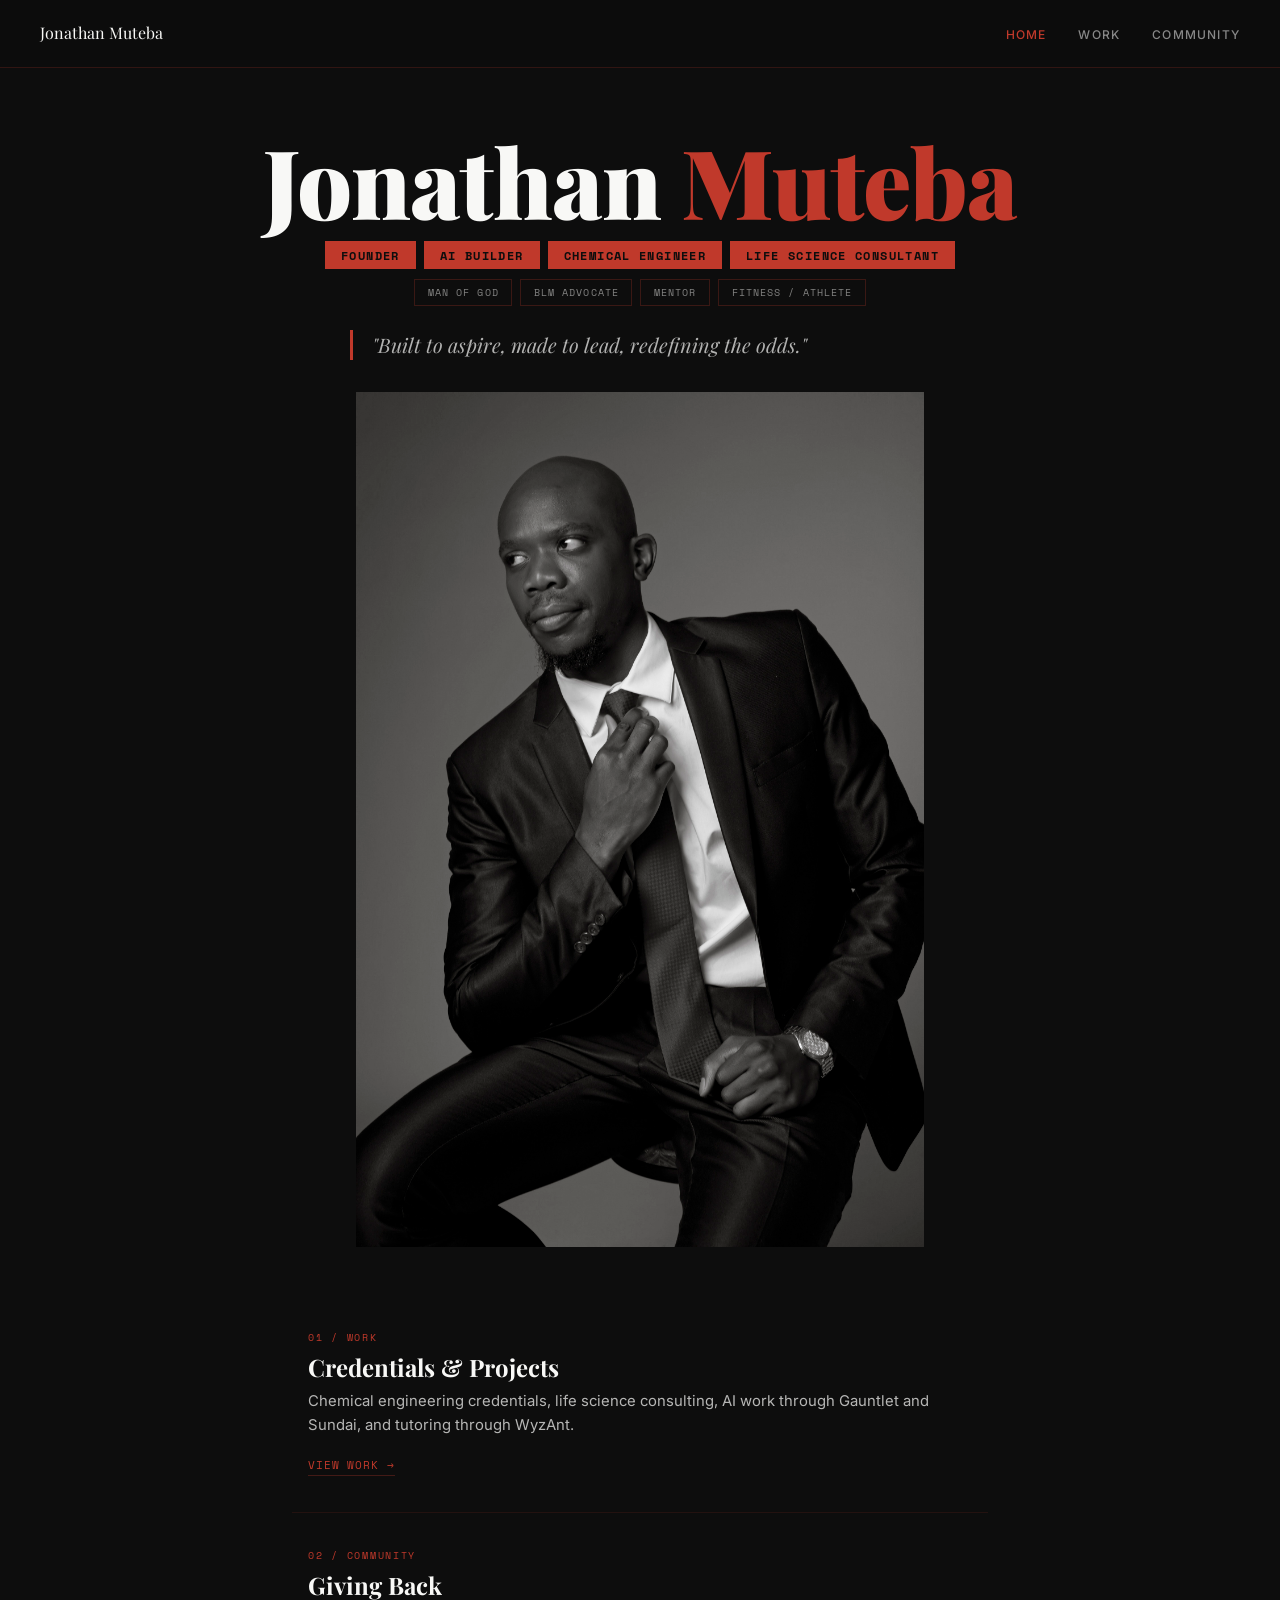
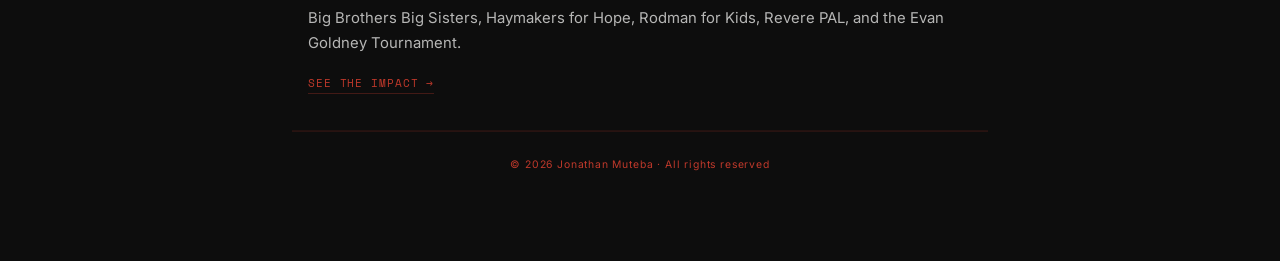
==== index.html @ bda4ec94 "Add files via upload" ====
<!DOCTYPE html>
<html lang="en">
<head>
<meta charset="UTF-8">
<meta name="viewport" content="width=device-width, initial-scale=1.0">
<title>Home · Jonathan Muteba</title>
<link href="https://fonts.googleapis.com/css2?family=Playfair+Display:wght@700;900&family=Inter:wght@300;400;500;600&family=Space+Mono:wght@400;700&display=swap" rel="stylesheet">
<style>
*,*::before,*::after{box-sizing:border-box;margin:0;padding:0;}
img{display:block;max-width:100%;}
:root{
  --black:#0D0D0D;
  --dark:#1a1a1a;
  --red:#C0392B;
  --white:#F8F8F6;
  --gray:#888888;
  --font-display:'Playfair Display',serif;
  --font-body:'Inter',sans-serif;
  --font-mono:'Space Mono',monospace;
  --nav-h:68px;
}
html{scroll-behavior:smooth;}
body{font-family:var(--font-body);background:var(--black);color:var(--white);line-height:1.65;overflow-x:hidden;}
a{color:inherit;text-decoration:none;}
h1,h2,h3{font-family:var(--font-display);line-height:1.1;}
h2{font-size:clamp(1.6rem,3.5vw,2.4rem);font-weight:700;margin-bottom:1rem;}
h3{font-size:1.25rem;font-weight:700;margin-bottom:0.4rem;font-family:var(--font-display);}
p{color:rgba(248,248,246,0.72);font-size:1rem;margin-bottom:1rem;line-height:1.65;}
p:last-child{margin-bottom:0;}

/* NAV */
nav{position:fixed;top:0;left:0;right:0;z-index:200;height:var(--nav-h);background:rgba(13,13,13,0.97);border-bottom:1px solid rgba(192,57,43,0.2);display:flex;align-items:center;justify-content:space-between;padding:0 2.5rem;}
.nav-brand{font-family:var(--font-display);font-size:1rem;color:var(--white);}
.nav-links{display:flex;gap:2rem;list-style:none;}
.nav-links a{font-size:0.75rem;font-weight:500;letter-spacing:0.1em;text-transform:uppercase;color:var(--gray);transition:color 0.2s;cursor:pointer;}
.nav-links a:hover,.nav-links a.active{color:var(--red);}
.hamburger{display:none;flex-direction:column;gap:5px;cursor:pointer;background:none;border:none;padding:4px;}
.hamburger span{display:block;width:22px;height:1.5px;background:var(--white);}

/* LAYOUT */
.page-wrap{padding-top:var(--nav-h);}
.container{max-width:1000px;margin:0 auto;padding:0 2rem;}
.section{padding:4.5rem 0;}

/* EYEBROW */
.eyebrow{font-family:var(--font-mono);font-size:0.65rem;letter-spacing:0.2em;text-transform:uppercase;color:var(--red);margin-bottom:0.8rem;display:block;}

/* BUTTONS */
.btn{display:inline-flex;align-items:center;gap:0.5rem;padding:0.7rem 1.5rem;font-size:0.75rem;font-family:var(--font-mono);letter-spacing:0.1em;text-transform:uppercase;cursor:pointer;transition:all 0.2s;border:1px solid;}
.btn-outline{border-color:rgba(192,57,43,0.5);color:var(--white);background:transparent;}
.btn-outline:hover{border-color:var(--red);background:rgba(192,57,43,0.08);}
.btn-filled{border-color:var(--red);background:var(--red);color:var(--white);}
.btn-filled:hover{background:var(--dark);border-color:var(--white);}

/* DIVIDER */
.rule{border:none;height:1px;background:rgba(192,57,43,0.12);margin:0;}

/* PHOTO PLACEHOLDER */
.ph{background:rgba(30,20,20,0.6);border:1px dashed rgba(192,57,43,0.2);display:flex;flex-direction:column;align-items:center;justify-content:center;gap:0.5rem;color:var(--gray);font-family:var(--font-mono);font-size:0.6rem;letter-spacing:0.08em;text-transform:uppercase;text-align:center;padding:1.5rem;}
.ph svg{opacity:0.3;}

/* FOOTER */
footer{background:var(--black);border-top:1px solid rgba(192,57,43,0.15);padding:1.5rem 2rem;text-align:center;}
.footer-copy{font-size:0.65rem;color:var(--red);letter-spacing:0.08em;}

/* PAGE HERO */
.page-hero{background:linear-gradient(160deg,rgba(60,10,10,0.5) 0%,var(--black) 100%);padding:5.5rem 2rem 4rem;border-bottom:1px solid rgba(192,57,43,0.12);}
.page-hero-inner{max-width:1000px;margin:0 auto;}
.page-hero h1{font-size:clamp(2.4rem,5vw,4rem);font-weight:900;margin-bottom:0.8rem;}
.page-hero p{max-width:520px;font-size:1.05rem;}

/* SECTION BLOCK */
.section-block{max-width:1000px;margin:0 auto;padding:4rem 2rem;border-bottom:1px solid rgba(192,57,43,0.1);}
.section-block:last-child{border-bottom:none;}
.section-tag{font-family:var(--font-mono);font-size:0.65rem;color:var(--red);letter-spacing:0.15em;text-transform:uppercase;margin-bottom:1rem;display:block;}

/* TIMELINE */
.timeline{display:flex;flex-direction:column;gap:0;}
.tl-row{display:grid;grid-template-columns:150px 1px 1fr;gap:0 2rem;padding:1.6rem 0;border-bottom:1px solid rgba(192,57,43,0.08);align-items:start;}
.tl-label{font-family:var(--font-mono);font-size:0.62rem;color:var(--gray);letter-spacing:0.08em;text-transform:uppercase;line-height:1.7;padding-top:0.2rem;text-align:right;}
.tl-dot{background:rgba(192,57,43,0.12);position:relative;}
.tl-dot::before{content:'';position:absolute;top:6px;left:50%;transform:translateX(-50%);width:7px;height:7px;background:var(--black);border:1.5px solid var(--red);border-radius:50%;}
.tl-active .tl-dot::before{background:var(--red);}
.tl-degree{font-family:var(--font-display);font-size:1.05rem;color:var(--white);margin-bottom:0.2rem;}
.tl-school{font-family:var(--font-mono);font-size:0.62rem;color:var(--gray);letter-spacing:0.06em;text-transform:uppercase;}
.badge{display:inline-block;padding:0.15rem 0.55rem;font-family:var(--font-mono);font-size:0.58rem;letter-spacing:0.1em;text-transform:uppercase;border:1px solid var(--red);color:var(--red);background:rgba(192,57,43,0.08);margin-top:0.4rem;}

/* WORK CARDS */
.work-card{background:rgba(20,15,15,0.6);border:1px solid rgba(192,57,43,0.15);padding:2rem;margin-bottom:1.2rem;transition:border-color 0.2s;}
.work-card:hover{border-color:var(--red);}
.work-card h3{color:var(--white);margin-bottom:0.3rem;}
.work-card .role{font-family:var(--font-mono);font-size:0.65rem;color:var(--red);letter-spacing:0.1em;text-transform:uppercase;margin-bottom:0.8rem;}
.work-card p{font-size:0.92rem;max-width:none;}

/* RESUME STRIP */
.resume-strip{background:rgba(192,57,43,0.08);border:1px solid rgba(192,57,43,0.2);padding:2rem;display:flex;align-items:center;justify-content:space-between;flex-wrap:wrap;gap:1rem;margin-top:1.5rem;}
.resume-strip h3{margin-bottom:0.2rem;}
.resume-strip p{font-size:0.88rem;margin:0;}

/* HOME */
.home-intro{text-align:center;padding:4rem 2rem 2rem;max-width:900px;margin:0 auto;}
.home-intro h1{font-size:clamp(3rem,8vw,6rem);font-weight:900;line-height:1.0;color:var(--white);margin-bottom:0.8rem;letter-spacing:-0.01em;}
.name-accent{color:var(--red);}
.home-roles{display:flex;flex-wrap:wrap;justify-content:center;gap:0.5rem;margin-bottom:0.6rem;}
.home-roles-secondary{margin-bottom:1.5rem;}
.role-primary{font-family:var(--font-mono);font-size:0.72rem;letter-spacing:0.12em;text-transform:uppercase;color:var(--black);background:var(--red);padding:0.3rem 1rem;font-weight:700;}
.role-secondary{font-family:var(--font-mono);font-size:0.65rem;letter-spacing:0.1em;text-transform:uppercase;color:rgba(248,248,246,0.5);padding:0.25rem 0.8rem;border:1px solid rgba(192,57,43,0.25);}
.home-quote{font-family:var(--font-display);font-size:clamp(1rem,2.5vw,1.25rem);font-style:italic;color:rgba(248,248,246,0.7);border-left:3px solid var(--red);padding-left:1.2rem;text-align:left;max-width:580px;margin:0 auto 2rem;line-height:1.5;}
.home-photo-full{width:100%;background:var(--black);}
.home-photo-full img{width:100%;max-height:95vh;object-fit:contain;object-position:center center;display:block;background:var(--black);}
.home-sections{max-width:760px;margin:0 auto;padding:3rem 2rem 4rem;}
.home-section-block{padding:2.2rem 1rem;border-bottom:1px solid rgba(192,57,43,0.12);cursor:pointer;transition:background 0.2s;}
.home-section-block:hover{background:rgba(192,57,43,0.05);}
.hsb-num{font-family:var(--font-mono);font-size:0.6rem;color:var(--red);letter-spacing:0.18em;text-transform:uppercase;margin-bottom:0.5rem;}
.hsb-text h3{font-size:1.5rem;color:var(--white);margin-bottom:0.5rem;}
.hsb-text p{font-size:0.93rem;max-width:none;margin-bottom:0.8rem;}
.hsb-link{font-family:var(--font-mono);font-size:0.7rem;color:var(--red);letter-spacing:0.08em;text-transform:uppercase;border-bottom:1px solid rgba(192,57,43,0.3);padding-bottom:2px;}
.home-section-block:hover .hsb-link{color:var(--white);}

/* COMMUNITY */
.comm-item{max-width:1000px;margin:0 auto;padding:3.5rem 2rem;border-bottom:1px solid rgba(192,57,43,0.1);}
.comm-meta{font-family:var(--font-mono);font-size:0.62rem;color:var(--red);letter-spacing:0.12em;text-transform:uppercase;margin-bottom:0.7rem;}
.comm-item h3{font-size:1.7rem;margin-bottom:0.8rem;font-family:var(--font-display);}
.article-list{display:flex;flex-direction:column;gap:0.5rem;margin-top:1.2rem;}
.article-list a{display:flex;align-items:center;gap:0.5rem;font-family:var(--font-mono);font-size:0.72rem;color:var(--red);padding-bottom:0.5rem;border-bottom:1px solid rgba(192,57,43,0.12);transition:color 0.2s;}
.article-list a:hover{color:var(--white);}
.video-ph{width:100%;aspect-ratio:16/9;background:rgba(20,20,20,0.6);border:1px dashed rgba(192,57,43,0.2);display:flex;flex-direction:column;align-items:center;justify-content:center;gap:0.5rem;color:var(--gray);font-family:var(--font-mono);font-size:0.65rem;letter-spacing:0.08em;text-transform:uppercase;text-align:center;margin:1.2rem 0;}

/* GALLERY */
.gallery-lead{position:relative;cursor:pointer;overflow:hidden;aspect-ratio:16/9;width:100%;background:rgba(20,20,20,0.6);border:1px solid rgba(192,57,43,0.2);margin:1.2rem 0;}
.gallery-lead .ph{width:100%;height:100%;aspect-ratio:unset;}
.gallery-lead img{width:100%;height:100%;object-fit:cover;display:block;}
.gallery-overlay{position:absolute;inset:0;background:rgba(0,0,0,0.5);display:flex;flex-direction:column;align-items:center;justify-content:center;gap:0.5rem;color:var(--white);font-family:var(--font-mono);font-size:0.7rem;letter-spacing:0.12em;text-transform:uppercase;opacity:0;transition:opacity 0.2s;}
.gallery-lead:hover .gallery-overlay{opacity:1;}
.gallery-count{font-family:var(--font-mono);font-size:0.62rem;color:rgba(192,57,43,0.8);letter-spacing:0.1em;text-transform:uppercase;}

/* LIGHTBOX */
.lb-modal{display:none;position:fixed;inset:0;z-index:9999;background:rgba(0,0,0,0.96);flex-direction:column;align-items:center;justify-content:center;}
.lb-modal.open{display:flex;}
.lb-close{position:absolute;top:1.5rem;right:2rem;background:none;border:none;color:var(--white);font-size:2rem;cursor:pointer;font-family:var(--font-mono);transition:color 0.2s;}
.lb-close:hover{color:var(--red);}
.lb-title{font-family:var(--font-mono);font-size:0.65rem;color:var(--red);letter-spacing:0.15em;text-transform:uppercase;margin-bottom:1rem;}
.lb-img-wrap{max-width:90vw;max-height:72vh;display:flex;align-items:center;justify-content:center;}
.lb-img-wrap img{max-width:90vw;max-height:72vh;object-fit:contain;}
.lb-nav{display:flex;align-items:center;gap:2rem;margin-top:1.2rem;}
.lb-btn{background:none;border:1px solid rgba(192,57,43,0.4);color:var(--white);padding:0.55rem 1.2rem;font-family:var(--font-mono);font-size:0.7rem;letter-spacing:0.1em;text-transform:uppercase;cursor:pointer;transition:all 0.2s;}
.lb-btn:hover{border-color:var(--red);color:var(--red);}
.lb-counter{font-family:var(--font-mono);font-size:0.7rem;color:rgba(248,248,246,0.35);letter-spacing:0.1em;}
.lb-thumbs{display:flex;gap:0.5rem;margin-top:0.8rem;flex-wrap:wrap;justify-content:center;}
.lb-thumb{width:54px;height:54px;background:rgba(30,20,20,0.8);border:1px solid rgba(192,57,43,0.2);cursor:pointer;overflow:hidden;transition:border-color 0.2s;display:flex;align-items:center;justify-content:center;font-family:var(--font-mono);font-size:0.48rem;color:var(--gray);text-align:center;}
.lb-thumb.active{border-color:var(--red);}
.lb-thumb img{width:100%;height:100%;object-fit:cover;}

/* BRAND */
.brand-photo-wrap{max-width:400px;margin-bottom:2rem;}
.brand-photo-wrap .ph{aspect-ratio:3/4;width:100%;}
.brand-links{display:flex;flex-direction:column;gap:0.8rem;margin-top:1.5rem;}
.brand-link-card{display:flex;align-items:center;justify-content:space-between;padding:1.2rem 1.5rem;border:1px solid rgba(192,57,43,0.2);transition:border-color 0.2s;cursor:pointer;}
.brand-link-card:hover{border-color:var(--red);}
.brand-link-card .name{font-family:var(--font-display);font-size:1.1rem;}
.brand-link-card .url{font-family:var(--font-mono);font-size:0.7rem;color:var(--red);}
.brand-link-card .arrow{color:var(--red);font-size:1.1rem;}
.tag-row{display:flex;flex-wrap:wrap;gap:0.4rem;margin:1rem 0;}
.tag-pill{padding:0.22rem 0.7rem;background:rgba(30,20,20,0.5);border:1px solid rgba(192,57,43,0.2);font-family:var(--font-mono);font-size:0.6rem;letter-spacing:0.08em;text-transform:uppercase;color:var(--red);}

/* MOBILE */
@media(max-width:768px){
  nav{padding:0 1.2rem;}
  .nav-links{display:none;flex-direction:column;position:absolute;top:var(--nav-h);left:0;right:0;background:rgba(13,13,13,0.97);border-bottom:1px solid rgba(192,57,43,0.2);padding:1.5rem;gap:1.2rem;}
  .nav-links.open{display:flex;}
  .hamburger{display:flex;}
  .home-intro{padding:3rem 1.2rem 1.5rem;}
  .home-sections{padding:2rem 1.2rem;}
  .tl-row{grid-template-columns:1fr;gap:0.4rem;}
  .tl-label{text-align:left;}
  .tl-dot{display:none;}
  .section-block,.comm-item{padding:3rem 1.2rem;}
  .page-hero{padding:4rem 1.2rem 3rem;}
  .resume-strip{flex-direction:column;align-items:flex-start;}
}
@media(prefers-reduced-motion:reduce){*,*::before,*::after{animation:none!important;transition:none!important;}}
</style>
</head>
<body>
<nav><a class="nav-brand" href="index.html">Jonathan Muteba</a><ul class="nav-links" id="navLinks"><li><a href="index.html" class="active">Home</a></li><li><a href="work.html" class="">Work</a></li><li><a href="community.html" class="">Community</a></li></ul><button class="hamburger" id="hamburger" aria-label="Menu"><span></span><span></span><span></span></button></nav>
<div class="page-wrap">

<div class="home-intro">
  <h1>Jonathan <span class="name-accent">Muteba</span></h1>
  <div class="home-roles">
    <span class="role-primary">Founder</span>
    <span class="role-primary">AI Builder</span>
    <span class="role-primary">Chemical Engineer</span>
    <span class="role-primary">Life Science Consultant</span>
  </div>
  <div class="home-roles home-roles-secondary">
    <span class="role-secondary">Man of God</span>
    <span class="role-secondary">BLM Advocate</span>
    <span class="role-secondary">Mentor</span>
    <span class="role-secondary">Fitness / Athlete</span>
  </div>
  <p class="home-quote">"Built to aspire, made to lead, redefining the odds."</p>
</div>

<div class="home-photo-full">
  <img src="[data-uri]" alt="Jonathan Muteba">
</div>

<div class="home-sections">
  <div class="home-section-block" onclick="window.location='work.html'">
    <div class="hsb-num">01 / Work</div>
    <div class="hsb-text">
      <h3>Credentials & Projects</h3>
      <p>Chemical engineering credentials, life science consulting, AI work through Gauntlet and Sundai, and tutoring through WyzAnt.</p>
      <span class="hsb-link">View work →</span>
    </div>
  </div>
  <div class="home-section-block" onclick="window.location='community.html'">
    <div class="hsb-num">02 / Community</div>
    <div class="hsb-text">
      <h3>Giving Back</h3>
      <p>Big Brothers Big Sisters, Haymakers for Hope, Rodman for Kids, Revere PAL, and the Evan Goldney Tournament.</p>
      <span class="hsb-link">See the impact →</span>
    </div>
  </div>
  
<footer><div class="footer-copy">© 2026 Jonathan Muteba · All rights reserved</div></footer>
</div>

<script>
function initPage(){
  var h=document.getElementById('hamburger');
  var n=document.getElementById('navLinks');
  if(h&&n){
    h.addEventListener('click',function(){n.classList.toggle('open');});
    n.querySelectorAll('a').forEach(function(a){a.addEventListener('click',function(){n.classList.remove('open');});});
  }
}
var lbImages=[],lbIndex=0;
function openGallery(title,images){lbImages=images;lbIndex=0;document.getElementById('lbTitle').textContent=title;document.getElementById('lbModal').classList.add('open');renderLB();document.addEventListener('keydown',lbKey);}
function closeLB(){document.getElementById('lbModal').classList.remove('open');document.removeEventListener('keydown',lbKey);}
function lbKey(e){if(e.key==='ArrowRight')lbNext();if(e.key==='ArrowLeft')lbPrev();if(e.key==='Escape')closeLB();}
function lbNext(){lbIndex=(lbIndex+1)%lbImages.length;renderLB();}
function lbPrev(){lbIndex=(lbIndex-1+lbImages.length)%lbImages.length;renderLB();}
function lbGoTo(i){lbIndex=i;renderLB();}
function renderLB(){
  var img=lbImages[lbIndex];
  var wrap=document.getElementById('lbImgWrap');
  if(img.src){wrap.innerHTML='<img src="'+img.src+'" alt="'+img.label+'">';}
  else{wrap.innerHTML='<div class="ph" style="width:60vw;height:48vh;font-size:0.8rem;"><svg width="36" height="36" viewBox="0 0 24 24" fill="none" stroke="currentColor" stroke-width="1"><rect x="3" y="3" width="18" height="18" rx="2"/><circle cx="8.5" cy="8.5" r="1.5"/><path d="M21 15l-5-5L5 21"/></svg><br>'+img.label+'</div>';}
  document.getElementById('lbCounter').textContent=(lbIndex+1)+' / '+lbImages.length;
  var t=document.getElementById('lbThumbs');
  t.innerHTML=lbImages.map(function(im,i){var a=i===lbIndex?' active':'';if(im.src)return '<div class="lb-thumb'+a+'" onclick="lbGoTo('+i+')"><img src="'+im.src+'" alt="'+im.label+'"></div>';return '<div class="lb-thumb'+a+'" onclick="lbGoTo('+i+')">'+im.label+'</div>';}).join('');
}
var galleries={
  bbbs:{title:'Big Brothers Big Sisters',images:[{label:'Photo with mentee 1'},{label:'Photo with mentee 2'},{label:'Photo with mentee 3'}]},
  haymakers:{title:'Haymakers for Hope',images:[{label:'Boxing photo 1'},{label:'Boxing photo 2'},{label:'Boxing photo 3'},{label:'Boxing photo 4'}]},
  rodman:{title:'Rodman for Kids',images:[{label:'Rodman for Kids photo 1'},{label:'Rodman for Kids photo 2'},{label:'Rodman for Kids photo 3'}]},
  pal:{title:'Revere Police Activities League',images:[{label:'PAL photo 1'},{label:'PAL photo 2'},{label:'PAL photo 3'}]},
  goldie:{title:'Evan Goldie Tournament',images:[{label:'Tournament photo 1'},{label:'Tournament photo 2'},{label:'Tournament photo 3'}]}
};
initPage();</script>
</body>
</html>
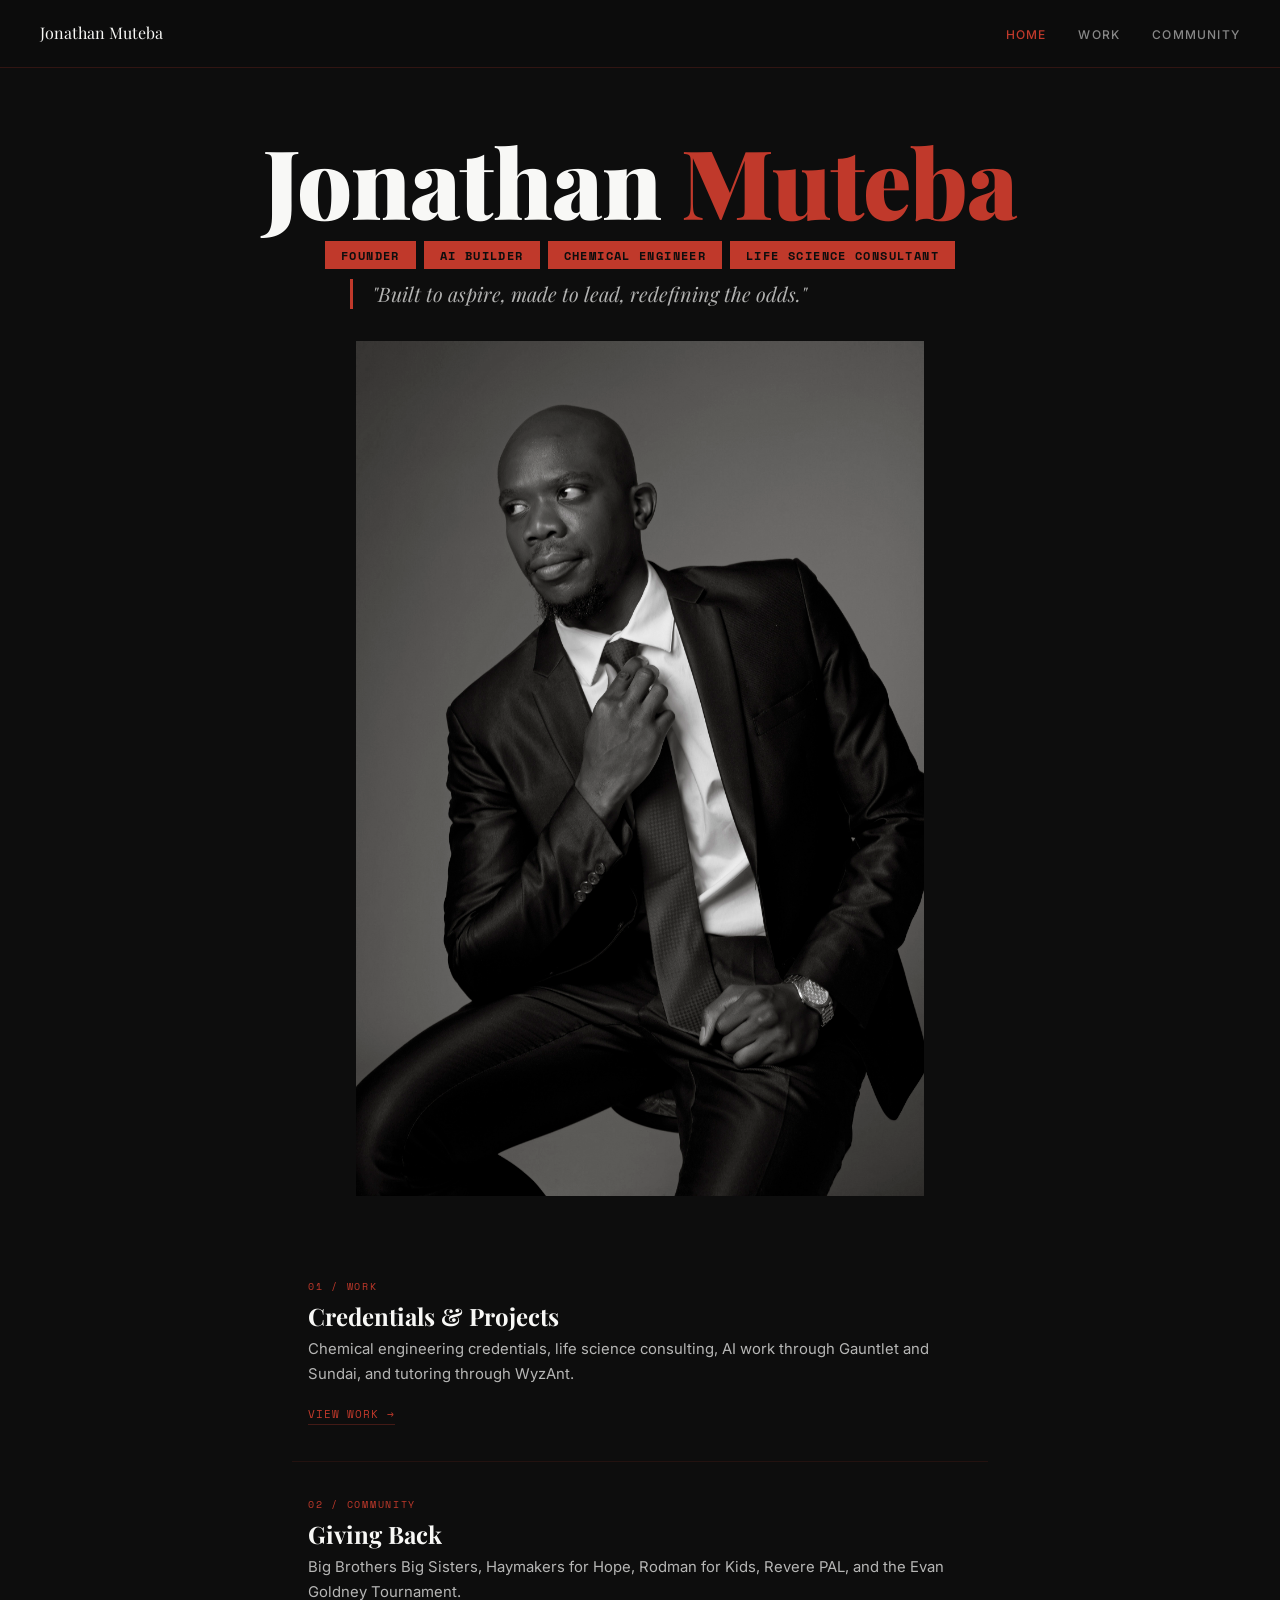
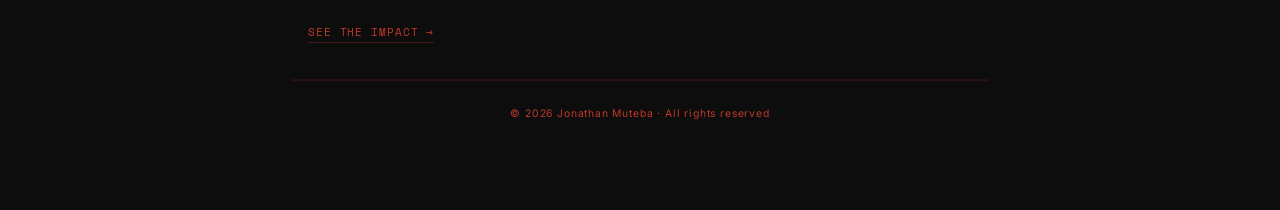
==== commit ba088bf4: "Add files via upload" ====
--- a/index.html
+++ b/index.html
@@ -193,12 +193,6 @@
     <span class="role-primary">Chemical Engineer</span>
     <span class="role-primary">Life Science Consultant</span>
   </div>
-  <div class="home-roles home-roles-secondary">
-    <span class="role-secondary">Man of God</span>
-    <span class="role-secondary">BLM Advocate</span>
-    <span class="role-secondary">Mentor</span>
-    <span class="role-secondary">Fitness / Athlete</span>
-  </div>
   <p class="home-quote">"Built to aspire, made to lead, redefining the odds."</p>
 </div>
 
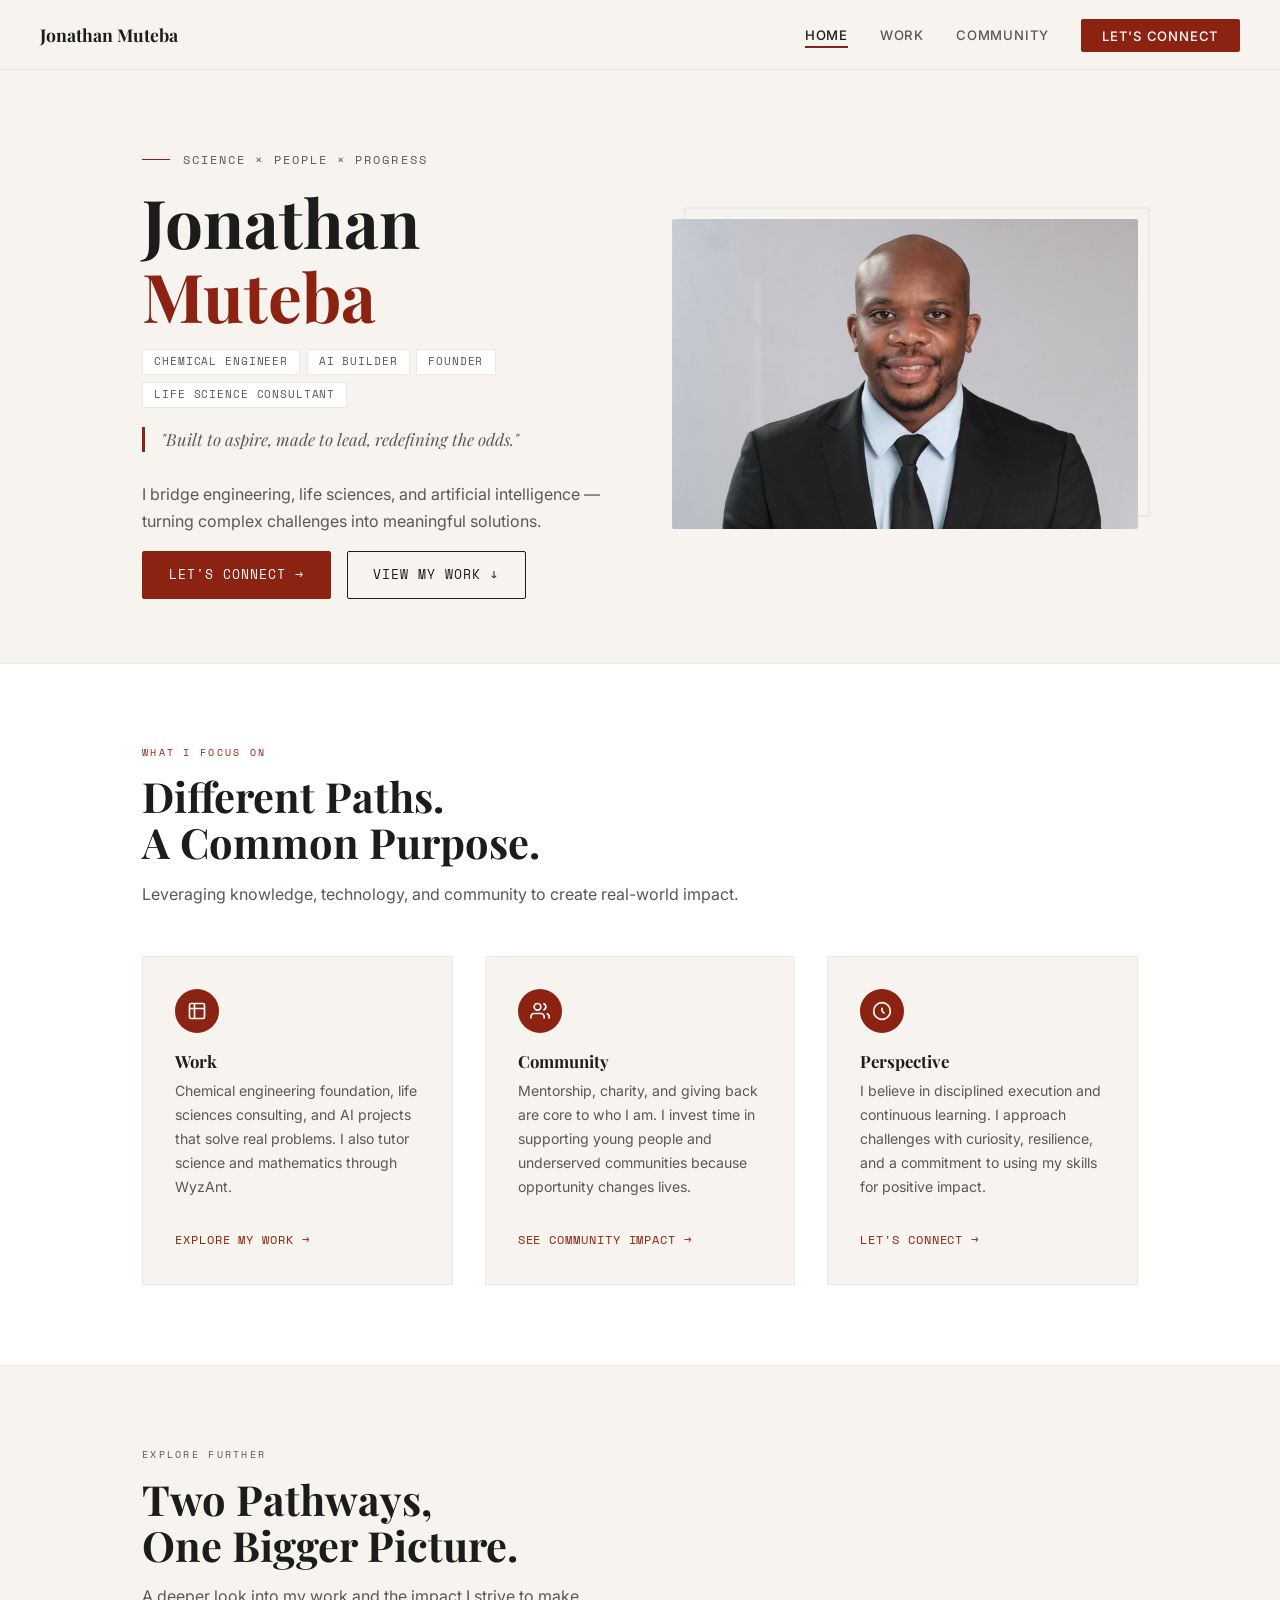
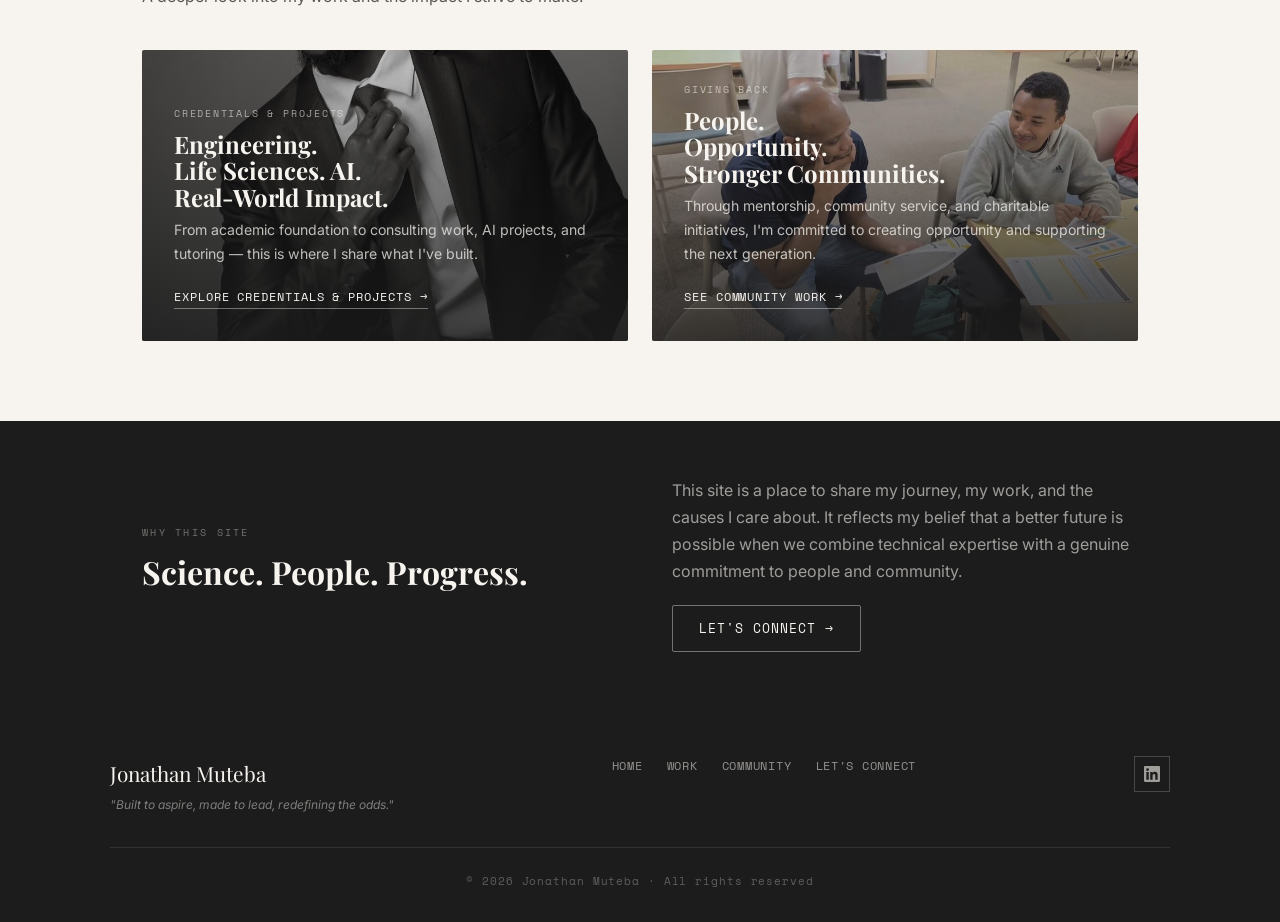
==== commit bc5676cc: "Rename Index.html to index.html" ====
--- a/index.html
+++ b/index.html
@@ -4,255 +4,271 @@
 <meta charset="UTF-8">
 <meta name="viewport" content="width=device-width, initial-scale=1.0">
 <title>Home · Jonathan Muteba</title>
-<link href="https://fonts.googleapis.com/css2?family=Playfair+Display:wght@700;900&family=Inter:wght@300;400;500;600&family=Space+Mono:wght@400;700&display=swap" rel="stylesheet">
-<style>
-*,*::before,*::after{box-sizing:border-box;margin:0;padding:0;}
+<link href="https://fonts.googleapis.com/css2?family=Playfair+Display:ital,wght@0,400;0,700;0,900;1,400;1,700&family=Inter:wght@300;400;500;600&family=Space+Mono:wght@400;700&display=swap" rel="stylesheet">
+<style>*,*::before,*::after{box-sizing:border-box;margin:0;padding:0;}
 img{display:block;max-width:100%;}
 :root{
-  --black:#0D0D0D;
-  --dark:#1a1a1a;
-  --red:#C0392B;
-  --white:#F8F8F6;
-  --gray:#888888;
+  --cream:#F7F4EF;
+  --warm:#EDE8E0;
+  --charcoal:#1C1C1C;
+  --stone:#5C5753;
+  --red:#8B2212;
+  --red-light:#A0291A;
+  --gold:#B8860B;
+  --white:#FFFFFF;
   --font-display:'Playfair Display',serif;
   --font-body:'Inter',sans-serif;
   --font-mono:'Space Mono',monospace;
-  --nav-h:68px;
+  --nav-h:70px;
+  --max:1060px;
 }
 html{scroll-behavior:smooth;}
-body{font-family:var(--font-body);background:var(--black);color:var(--white);line-height:1.65;overflow-x:hidden;}
+body{font-family:var(--font-body);background:var(--cream);color:var(--charcoal);line-height:1.65;overflow-x:hidden;}
 a{color:inherit;text-decoration:none;}
-h1,h2,h3{font-family:var(--font-display);line-height:1.1;}
-h2{font-size:clamp(1.6rem,3.5vw,2.4rem);font-weight:700;margin-bottom:1rem;}
-h3{font-size:1.25rem;font-weight:700;margin-bottom:0.4rem;font-family:var(--font-display);}
-p{color:rgba(248,248,246,0.72);font-size:1rem;margin-bottom:1rem;line-height:1.65;}
+h1,h2,h3,h4{font-family:var(--font-display);line-height:1.1;color:var(--charcoal);}
+h1{font-size:clamp(2.6rem,6vw,4.2rem);font-weight:700;}
+h2{font-size:clamp(1.7rem,3.5vw,2.6rem);font-weight:700;margin-bottom:1rem;}
+h3{font-size:1.2rem;font-weight:700;margin-bottom:0.4rem;}
+p{color:var(--stone);font-size:1rem;line-height:1.7;margin-bottom:1rem;}
 p:last-child{margin-bottom:0;}
 
 /* NAV */
-nav{position:fixed;top:0;left:0;right:0;z-index:200;height:var(--nav-h);background:rgba(13,13,13,0.97);border-bottom:1px solid rgba(192,57,43,0.2);display:flex;align-items:center;justify-content:space-between;padding:0 2.5rem;}
-.nav-brand{font-family:var(--font-display);font-size:1rem;color:var(--white);}
-.nav-links{display:flex;gap:2rem;list-style:none;}
-.nav-links a{font-size:0.75rem;font-weight:500;letter-spacing:0.1em;text-transform:uppercase;color:var(--gray);transition:color 0.2s;cursor:pointer;}
-.nav-links a:hover,.nav-links a.active{color:var(--red);}
+nav{position:fixed;top:0;left:0;right:0;z-index:200;height:var(--nav-h);background:var(--cream);border-bottom:1px solid var(--warm);display:flex;align-items:center;justify-content:space-between;padding:0 2.5rem;}
+.nav-brand{font-family:var(--font-display);font-size:1.1rem;color:var(--charcoal);font-weight:700;}
+.nav-links{display:flex;align-items:center;gap:2rem;list-style:none;}
+.nav-links a{font-size:0.82rem;font-weight:500;letter-spacing:0.06em;text-transform:uppercase;color:var(--stone);transition:color 0.2s;padding-bottom:3px;border-bottom:2px solid transparent;}
+.nav-links a:hover,.nav-links a.active{color:var(--charcoal);border-bottom-color:var(--red);}
+.nav-cta{background:var(--red)!important;color:var(--white)!important;padding:0.55rem 1.3rem!important;border-bottom:none!important;border-radius:2px;transition:background 0.2s!important;}
+.nav-cta:hover{background:var(--red-light)!important;color:var(--white)!important;}
 .hamburger{display:none;flex-direction:column;gap:5px;cursor:pointer;background:none;border:none;padding:4px;}
-.hamburger span{display:block;width:22px;height:1.5px;background:var(--white);}
-
-/* LAYOUT */
+.hamburger span{display:block;width:22px;height:1.5px;background:var(--charcoal);}
+
+/* PAGE WRAP */
 .page-wrap{padding-top:var(--nav-h);}
-.container{max-width:1000px;margin:0 auto;padding:0 2rem;}
-.section{padding:4.5rem 0;}
+.container{max-width:var(--max);margin:0 auto;padding:0 2rem;}
 
 /* EYEBROW */
-.eyebrow{font-family:var(--font-mono);font-size:0.65rem;letter-spacing:0.2em;text-transform:uppercase;color:var(--red);margin-bottom:0.8rem;display:block;}
+.eyebrow{font-family:var(--font-mono);font-size:0.65rem;letter-spacing:0.22em;text-transform:uppercase;color:var(--stone);margin-bottom:0.8rem;display:block;}
+.eyebrow-red{color:var(--red);}
 
 /* BUTTONS */
-.btn{display:inline-flex;align-items:center;gap:0.5rem;padding:0.7rem 1.5rem;font-size:0.75rem;font-family:var(--font-mono);letter-spacing:0.1em;text-transform:uppercase;cursor:pointer;transition:all 0.2s;border:1px solid;}
-.btn-outline{border-color:rgba(192,57,43,0.5);color:var(--white);background:transparent;}
-.btn-outline:hover{border-color:var(--red);background:rgba(192,57,43,0.08);}
-.btn-filled{border-color:var(--red);background:var(--red);color:var(--white);}
-.btn-filled:hover{background:var(--dark);border-color:var(--white);}
+.btn{display:inline-flex;align-items:center;gap:0.5rem;padding:0.75rem 1.6rem;font-size:0.8rem;font-family:var(--font-mono);letter-spacing:0.08em;text-transform:uppercase;cursor:pointer;transition:all 0.2s;border-radius:2px;}
+.btn-red{background:var(--red);color:var(--white);border:1px solid var(--red);}
+.btn-red:hover{background:var(--red-light);border-color:var(--red-light);}
+.btn-outline{background:transparent;color:var(--charcoal);border:1px solid var(--charcoal);}
+.btn-outline:hover{background:var(--charcoal);color:var(--cream);}
+.btn-outline-red{background:transparent;color:var(--red);border:1px solid var(--red);}
+.btn-outline-red:hover{background:var(--red);color:var(--white);}
 
 /* DIVIDER */
-.rule{border:none;height:1px;background:rgba(192,57,43,0.12);margin:0;}
-
-/* PHOTO PLACEHOLDER */
-.ph{background:rgba(30,20,20,0.6);border:1px dashed rgba(192,57,43,0.2);display:flex;flex-direction:column;align-items:center;justify-content:center;gap:0.5rem;color:var(--gray);font-family:var(--font-mono);font-size:0.6rem;letter-spacing:0.08em;text-transform:uppercase;text-align:center;padding:1.5rem;}
-.ph svg{opacity:0.3;}
+.rule{border:none;height:1px;background:var(--warm);margin:0;}
+.section{padding:5rem 0;}
+.section-sm{padding:3.5rem 0;}
 
 /* FOOTER */
-footer{background:var(--black);border-top:1px solid rgba(192,57,43,0.15);padding:1.5rem 2rem;text-align:center;}
-.footer-copy{font-size:0.65rem;color:var(--red);letter-spacing:0.08em;}
-
-/* PAGE HERO */
-.page-hero{background:linear-gradient(160deg,rgba(60,10,10,0.5) 0%,var(--black) 100%);padding:5.5rem 2rem 4rem;border-bottom:1px solid rgba(192,57,43,0.12);}
-.page-hero-inner{max-width:1000px;margin:0 auto;}
-.page-hero h1{font-size:clamp(2.4rem,5vw,4rem);font-weight:900;margin-bottom:0.8rem;}
-.page-hero p{max-width:520px;font-size:1.05rem;}
-
-/* SECTION BLOCK */
-.section-block{max-width:1000px;margin:0 auto;padding:4rem 2rem;border-bottom:1px solid rgba(192,57,43,0.1);}
-.section-block:last-child{border-bottom:none;}
-.section-tag{font-family:var(--font-mono);font-size:0.65rem;color:var(--red);letter-spacing:0.15em;text-transform:uppercase;margin-bottom:1rem;display:block;}
-
-/* TIMELINE */
-.timeline{display:flex;flex-direction:column;gap:0;}
-.tl-row{display:grid;grid-template-columns:150px 1px 1fr;gap:0 2rem;padding:1.6rem 0;border-bottom:1px solid rgba(192,57,43,0.08);align-items:start;}
-.tl-label{font-family:var(--font-mono);font-size:0.62rem;color:var(--gray);letter-spacing:0.08em;text-transform:uppercase;line-height:1.7;padding-top:0.2rem;text-align:right;}
-.tl-dot{background:rgba(192,57,43,0.12);position:relative;}
-.tl-dot::before{content:'';position:absolute;top:6px;left:50%;transform:translateX(-50%);width:7px;height:7px;background:var(--black);border:1.5px solid var(--red);border-radius:50%;}
-.tl-active .tl-dot::before{background:var(--red);}
-.tl-degree{font-family:var(--font-display);font-size:1.05rem;color:var(--white);margin-bottom:0.2rem;}
-.tl-school{font-family:var(--font-mono);font-size:0.62rem;color:var(--gray);letter-spacing:0.06em;text-transform:uppercase;}
-.badge{display:inline-block;padding:0.15rem 0.55rem;font-family:var(--font-mono);font-size:0.58rem;letter-spacing:0.1em;text-transform:uppercase;border:1px solid var(--red);color:var(--red);background:rgba(192,57,43,0.08);margin-top:0.4rem;}
-
-/* WORK CARDS */
-.work-card{background:rgba(20,15,15,0.6);border:1px solid rgba(192,57,43,0.15);padding:2rem;margin-bottom:1.2rem;transition:border-color 0.2s;}
-.work-card:hover{border-color:var(--red);}
-.work-card h3{color:var(--white);margin-bottom:0.3rem;}
-.work-card .role{font-family:var(--font-mono);font-size:0.65rem;color:var(--red);letter-spacing:0.1em;text-transform:uppercase;margin-bottom:0.8rem;}
-.work-card p{font-size:0.92rem;max-width:none;}
-
-/* RESUME STRIP */
-.resume-strip{background:rgba(192,57,43,0.08);border:1px solid rgba(192,57,43,0.2);padding:2rem;display:flex;align-items:center;justify-content:space-between;flex-wrap:wrap;gap:1rem;margin-top:1.5rem;}
-.resume-strip h3{margin-bottom:0.2rem;}
-.resume-strip p{font-size:0.88rem;margin:0;}
-
-/* HOME */
-.home-intro{text-align:center;padding:4rem 2rem 2rem;max-width:900px;margin:0 auto;}
-.home-intro h1{font-size:clamp(3rem,8vw,6rem);font-weight:900;line-height:1.0;color:var(--white);margin-bottom:0.8rem;letter-spacing:-0.01em;}
-.name-accent{color:var(--red);}
-.home-roles{display:flex;flex-wrap:wrap;justify-content:center;gap:0.5rem;margin-bottom:0.6rem;}
-.home-roles-secondary{margin-bottom:1.5rem;}
-.role-primary{font-family:var(--font-mono);font-size:0.72rem;letter-spacing:0.12em;text-transform:uppercase;color:var(--black);background:var(--red);padding:0.3rem 1rem;font-weight:700;}
-.role-secondary{font-family:var(--font-mono);font-size:0.65rem;letter-spacing:0.1em;text-transform:uppercase;color:rgba(248,248,246,0.5);padding:0.25rem 0.8rem;border:1px solid rgba(192,57,43,0.25);}
-.home-quote{font-family:var(--font-display);font-size:clamp(1rem,2.5vw,1.25rem);font-style:italic;color:rgba(248,248,246,0.7);border-left:3px solid var(--red);padding-left:1.2rem;text-align:left;max-width:580px;margin:0 auto 2rem;line-height:1.5;}
-.home-photo-full{width:100%;background:var(--black);}
-.home-photo-full img{width:100%;max-height:95vh;object-fit:contain;object-position:center center;display:block;background:var(--black);}
-.home-sections{max-width:760px;margin:0 auto;padding:3rem 2rem 4rem;}
-.home-section-block{padding:2.2rem 1rem;border-bottom:1px solid rgba(192,57,43,0.12);cursor:pointer;transition:background 0.2s;}
-.home-section-block:hover{background:rgba(192,57,43,0.05);}
-.hsb-num{font-family:var(--font-mono);font-size:0.6rem;color:var(--red);letter-spacing:0.18em;text-transform:uppercase;margin-bottom:0.5rem;}
-.hsb-text h3{font-size:1.5rem;color:var(--white);margin-bottom:0.5rem;}
-.hsb-text p{font-size:0.93rem;max-width:none;margin-bottom:0.8rem;}
-.hsb-link{font-family:var(--font-mono);font-size:0.7rem;color:var(--red);letter-spacing:0.08em;text-transform:uppercase;border-bottom:1px solid rgba(192,57,43,0.3);padding-bottom:2px;}
-.home-section-block:hover .hsb-link{color:var(--white);}
-
-/* COMMUNITY */
-.comm-item{max-width:1000px;margin:0 auto;padding:3.5rem 2rem;border-bottom:1px solid rgba(192,57,43,0.1);}
-.comm-meta{font-family:var(--font-mono);font-size:0.62rem;color:var(--red);letter-spacing:0.12em;text-transform:uppercase;margin-bottom:0.7rem;}
-.comm-item h3{font-size:1.7rem;margin-bottom:0.8rem;font-family:var(--font-display);}
-.article-list{display:flex;flex-direction:column;gap:0.5rem;margin-top:1.2rem;}
-.article-list a{display:flex;align-items:center;gap:0.5rem;font-family:var(--font-mono);font-size:0.72rem;color:var(--red);padding-bottom:0.5rem;border-bottom:1px solid rgba(192,57,43,0.12);transition:color 0.2s;}
-.article-list a:hover{color:var(--white);}
-.video-ph{width:100%;aspect-ratio:16/9;background:rgba(20,20,20,0.6);border:1px dashed rgba(192,57,43,0.2);display:flex;flex-direction:column;align-items:center;justify-content:center;gap:0.5rem;color:var(--gray);font-family:var(--font-mono);font-size:0.65rem;letter-spacing:0.08em;text-transform:uppercase;text-align:center;margin:1.2rem 0;}
-
-/* GALLERY */
-.gallery-lead{position:relative;cursor:pointer;overflow:hidden;aspect-ratio:16/9;width:100%;background:rgba(20,20,20,0.6);border:1px solid rgba(192,57,43,0.2);margin:1.2rem 0;}
-.gallery-lead .ph{width:100%;height:100%;aspect-ratio:unset;}
-.gallery-lead img{width:100%;height:100%;object-fit:cover;display:block;}
-.gallery-overlay{position:absolute;inset:0;background:rgba(0,0,0,0.5);display:flex;flex-direction:column;align-items:center;justify-content:center;gap:0.5rem;color:var(--white);font-family:var(--font-mono);font-size:0.7rem;letter-spacing:0.12em;text-transform:uppercase;opacity:0;transition:opacity 0.2s;}
-.gallery-lead:hover .gallery-overlay{opacity:1;}
-.gallery-count{font-family:var(--font-mono);font-size:0.62rem;color:rgba(192,57,43,0.8);letter-spacing:0.1em;text-transform:uppercase;}
-
-/* LIGHTBOX */
-.lb-modal{display:none;position:fixed;inset:0;z-index:9999;background:rgba(0,0,0,0.96);flex-direction:column;align-items:center;justify-content:center;}
-.lb-modal.open{display:flex;}
-.lb-close{position:absolute;top:1.5rem;right:2rem;background:none;border:none;color:var(--white);font-size:2rem;cursor:pointer;font-family:var(--font-mono);transition:color 0.2s;}
-.lb-close:hover{color:var(--red);}
-.lb-title{font-family:var(--font-mono);font-size:0.65rem;color:var(--red);letter-spacing:0.15em;text-transform:uppercase;margin-bottom:1rem;}
-.lb-img-wrap{max-width:90vw;max-height:72vh;display:flex;align-items:center;justify-content:center;}
-.lb-img-wrap img{max-width:90vw;max-height:72vh;object-fit:contain;}
-.lb-nav{display:flex;align-items:center;gap:2rem;margin-top:1.2rem;}
-.lb-btn{background:none;border:1px solid rgba(192,57,43,0.4);color:var(--white);padding:0.55rem 1.2rem;font-family:var(--font-mono);font-size:0.7rem;letter-spacing:0.1em;text-transform:uppercase;cursor:pointer;transition:all 0.2s;}
-.lb-btn:hover{border-color:var(--red);color:var(--red);}
-.lb-counter{font-family:var(--font-mono);font-size:0.7rem;color:rgba(248,248,246,0.35);letter-spacing:0.1em;}
-.lb-thumbs{display:flex;gap:0.5rem;margin-top:0.8rem;flex-wrap:wrap;justify-content:center;}
-.lb-thumb{width:54px;height:54px;background:rgba(30,20,20,0.8);border:1px solid rgba(192,57,43,0.2);cursor:pointer;overflow:hidden;transition:border-color 0.2s;display:flex;align-items:center;justify-content:center;font-family:var(--font-mono);font-size:0.48rem;color:var(--gray);text-align:center;}
-.lb-thumb.active{border-color:var(--red);}
-.lb-thumb img{width:100%;height:100%;object-fit:cover;}
-
-/* BRAND */
-.brand-photo-wrap{max-width:400px;margin-bottom:2rem;}
-.brand-photo-wrap .ph{aspect-ratio:3/4;width:100%;}
-.brand-links{display:flex;flex-direction:column;gap:0.8rem;margin-top:1.5rem;}
-.brand-link-card{display:flex;align-items:center;justify-content:space-between;padding:1.2rem 1.5rem;border:1px solid rgba(192,57,43,0.2);transition:border-color 0.2s;cursor:pointer;}
-.brand-link-card:hover{border-color:var(--red);}
-.brand-link-card .name{font-family:var(--font-display);font-size:1.1rem;}
-.brand-link-card .url{font-family:var(--font-mono);font-size:0.7rem;color:var(--red);}
-.brand-link-card .arrow{color:var(--red);font-size:1.1rem;}
-.tag-row{display:flex;flex-wrap:wrap;gap:0.4rem;margin:1rem 0;}
-.tag-pill{padding:0.22rem 0.7rem;background:rgba(30,20,20,0.5);border:1px solid rgba(192,57,43,0.2);font-family:var(--font-mono);font-size:0.6rem;letter-spacing:0.08em;text-transform:uppercase;color:var(--red);}
+footer{background:var(--charcoal);color:var(--cream);padding:3rem 2.5rem 2rem;}
+.footer-inner{max-width:var(--max);margin:0 auto;display:flex;align-items:flex-start;justify-content:space-between;flex-wrap:wrap;gap:2rem;}
+.footer-brand{font-family:var(--font-display);font-size:1.3rem;margin-bottom:0.3rem;}
+.footer-tagline{font-size:0.75rem;color:rgba(247,244,239,0.45);font-style:italic;}
+.footer-links{display:flex;gap:1.5rem;align-items:center;}
+.footer-links a{color:rgba(247,244,239,0.55);font-size:0.78rem;font-family:var(--font-mono);letter-spacing:0.06em;text-transform:uppercase;transition:color 0.2s;}
+.footer-links a:hover{color:var(--cream);}
+.footer-social{display:flex;gap:1rem;}
+.footer-social a{display:flex;align-items:center;justify-content:center;width:36px;height:36px;border:1px solid rgba(247,244,239,0.2);color:rgba(247,244,239,0.6);transition:all 0.2s;}
+.footer-social a:hover{border-color:var(--cream);color:var(--cream);}
+.footer-bottom{max-width:var(--max);margin:2rem auto 0;padding-top:1.5rem;border-top:1px solid rgba(247,244,239,0.1);font-size:0.7rem;color:rgba(247,244,239,0.3);font-family:var(--font-mono);letter-spacing:0.08em;text-align:center;}
 
 /* MOBILE */
 @media(max-width:768px){
   nav{padding:0 1.2rem;}
-  .nav-links{display:none;flex-direction:column;position:absolute;top:var(--nav-h);left:0;right:0;background:rgba(13,13,13,0.97);border-bottom:1px solid rgba(192,57,43,0.2);padding:1.5rem;gap:1.2rem;}
+  .nav-links{display:none;flex-direction:column;position:absolute;top:var(--nav-h);left:0;right:0;background:var(--cream);border-bottom:1px solid var(--warm);padding:1.5rem;gap:1rem;align-items:flex-start;}
   .nav-links.open{display:flex;}
   .hamburger{display:flex;}
-  .home-intro{padding:3rem 1.2rem 1.5rem;}
-  .home-sections{padding:2rem 1.2rem;}
-  .tl-row{grid-template-columns:1fr;gap:0.4rem;}
-  .tl-label{text-align:left;}
-  .tl-dot{display:none;}
-  .section-block,.comm-item{padding:3rem 1.2rem;}
-  .page-hero{padding:4rem 1.2rem 3rem;}
-  .resume-strip{flex-direction:column;align-items:flex-start;}
+  .container{padding:0 1.2rem;}
+  .section{padding:3.5rem 0;}
+  footer{padding:2.5rem 1.2rem 1.5rem;}
 }
 @media(prefers-reduced-motion:reduce){*,*::before,*::after{animation:none!important;transition:none!important;}}
+
+.hero{display:grid;grid-template-columns:1fr 1fr;gap:4rem;align-items:center;padding:5rem 0 4rem;}
+.hero-text .tagline{font-family:var(--font-mono);font-size:0.72rem;letter-spacing:0.18em;text-transform:uppercase;color:var(--stone);margin-bottom:1rem;display:flex;align-items:center;gap:0.8rem;}
+.hero-text .tagline::before{content:'';display:block;width:28px;height:1px;background:var(--red);}
+.hero-text h1{margin-bottom:0.6rem;}
+.hero-text h1 span{color:var(--red);}
+.hero-roles{display:flex;flex-wrap:wrap;gap:0.4rem;margin:1rem 0 1.2rem;}
+.hero-roles span{font-family:var(--font-mono);font-size:0.68rem;letter-spacing:0.08em;text-transform:uppercase;color:var(--stone);padding:0.2rem 0.7rem;border:1px solid var(--warm);background:var(--white);}
+.hero-quote{font-family:var(--font-display);font-size:1.05rem;font-style:italic;color:var(--stone);border-left:3px solid var(--red);padding-left:1rem;margin-bottom:1.8rem;line-height:1.5;}
+.hero-btns{display:flex;gap:1rem;flex-wrap:wrap;}
+.hero-photo{position:relative;}
+.hero-photo img{width:100%;border-radius:2px;object-fit:cover;max-height:520px;}
+.hero-photo::before{content:'';position:absolute;top:-12px;right:-12px;bottom:12px;left:12px;border:2px solid var(--warm);border-radius:2px;z-index:-1;}
+.focus-section{background:var(--white);padding:5rem 0;}
+.focus-grid{display:grid;grid-template-columns:repeat(3,1fr);gap:2rem;margin-top:3rem;}
+.focus-card{padding:2rem;border:1px solid var(--warm);background:var(--cream);}
+.focus-card .icon{width:44px;height:44px;background:var(--red);border-radius:50%;display:flex;align-items:center;justify-content:center;margin-bottom:1.2rem;}
+.focus-card .icon svg{color:var(--white);}
+.focus-card h3{font-size:1.05rem;margin-bottom:0.5rem;}
+.focus-card p{font-size:0.88rem;}
+.focus-card .link{font-family:var(--font-mono);font-size:0.72rem;color:var(--red);text-transform:uppercase;letter-spacing:0.08em;margin-top:1rem;display:inline-flex;align-items:center;gap:0.3rem;}
+.focus-card .link:hover{color:var(--red-light);}
+.section-cards{display:grid;grid-template-columns:1fr 1fr;gap:1.5rem;margin-top:2.5rem;}
+.section-card{position:relative;overflow:hidden;border-radius:2px;min-height:280px;display:flex;align-items:flex-end;}
+.section-card img{position:absolute;inset:0;width:100%;height:100%;object-fit:cover;}
+.section-card::after{content:'';position:absolute;inset:0;background:linear-gradient(to top,rgba(28,28,28,0.85) 0%,rgba(28,28,28,0.2) 100%);}
+.section-card-body{position:relative;z-index:1;padding:2rem;}
+.section-card .card-eyebrow{font-family:var(--font-mono);font-size:0.62rem;letter-spacing:0.18em;text-transform:uppercase;color:rgba(247,244,239,0.6);margin-bottom:0.5rem;}
+.section-card h3{color:var(--cream);font-size:1.5rem;margin-bottom:0.5rem;}
+.section-card p{color:rgba(247,244,239,0.75);font-size:0.88rem;margin-bottom:1rem;}
+.section-card .card-link{font-family:var(--font-mono);font-size:0.72rem;color:var(--cream);text-transform:uppercase;letter-spacing:0.08em;display:inline-flex;align-items:center;gap:0.4rem;border-bottom:1px solid rgba(247,244,239,0.4);padding-bottom:2px;}
+.bottom-strip{background:var(--charcoal);padding:3.5rem 0;}
+.bottom-strip-inner{display:grid;grid-template-columns:1fr 1fr;gap:4rem;align-items:center;}
+.bottom-strip h2{color:var(--cream);font-size:clamp(1.4rem,3vw,2rem);}
+.bottom-strip p{color:rgba(247,244,239,0.6);margin-bottom:0;}
+@media(max-width:768px){
+  .hero{grid-template-columns:1fr;gap:2.5rem;padding:3rem 0;}
+  .hero-photo{order:-1;}
+  .hero-photo::before{display:none;}
+  .focus-grid{grid-template-columns:1fr;}
+  .section-cards{grid-template-columns:1fr;}
+  .bottom-strip-inner{grid-template-columns:1fr;gap:2rem;}
+}
 </style>
 </head>
 <body>
-<nav><a class="nav-brand" href="index.html">Jonathan Muteba</a><ul class="nav-links" id="navLinks"><li><a href="index.html" class="active">Home</a></li><li><a href="work.html" class="">Work</a></li><li><a href="community.html" class="">Community</a></li></ul><button class="hamburger" id="hamburger" aria-label="Menu"><span></span><span></span><span></span></button></nav>
+<nav>
+  <a class="nav-brand" href="index.html">Jonathan Muteba</a>
+  <ul class="nav-links" id="navLinks"><li><a href="index.html" class="active">Home</a></li><li><a href="work.html" class="">Work</a></li><li><a href="community.html" class="">Community</a></li><li><a href="connect.html" class="nav-cta ">Let's Connect</a></li></ul>
+  <button class="hamburger" id="hamburger" aria-label="Menu"><span></span><span></span><span></span></button>
+</nav>
 <div class="page-wrap">
 
-<div class="home-intro">
-  <h1>Jonathan <span class="name-accent">Muteba</span></h1>
-  <div class="home-roles">
-    <span class="role-primary">Founder</span>
-    <span class="role-primary">AI Builder</span>
-    <span class="role-primary">Chemical Engineer</span>
-    <span class="role-primary">Life Science Consultant</span>
-  </div>
-  <p class="home-quote">"Built to aspire, made to lead, redefining the odds."</p>
+<div class="container">
+  <div class="hero">
+    <div class="hero-text">
+      <div class="tagline">Science × People × Progress</div>
+      <h1>Jonathan<br><span>Muteba</span></h1>
+      <div class="hero-roles">
+        <span>Chemical Engineer</span>
+        <span>AI Builder</span>
+        <span>Founder</span>
+        <span>Life Science Consultant</span>
+      </div>
+      <p class="hero-quote">"Built to aspire, made to lead, redefining the odds."</p>
+      <p>I bridge engineering, life sciences, and artificial intelligence — turning complex challenges into meaningful solutions.</p>
+      <div class="hero-btns">
+        <a href="connect.html" class="btn btn-red">Let's Connect →</a>
+        <a href="work.html" class="btn btn-outline">View My Work ↓</a>
+      </div>
+    </div>
+    <div class="hero-photo">
+      <img src="[data-uri]" alt="Jonathan Muteba">
+    </div>
+  </div>
 </div>
 
-<div class="home-photo-full">
-  <img src="[data-uri]